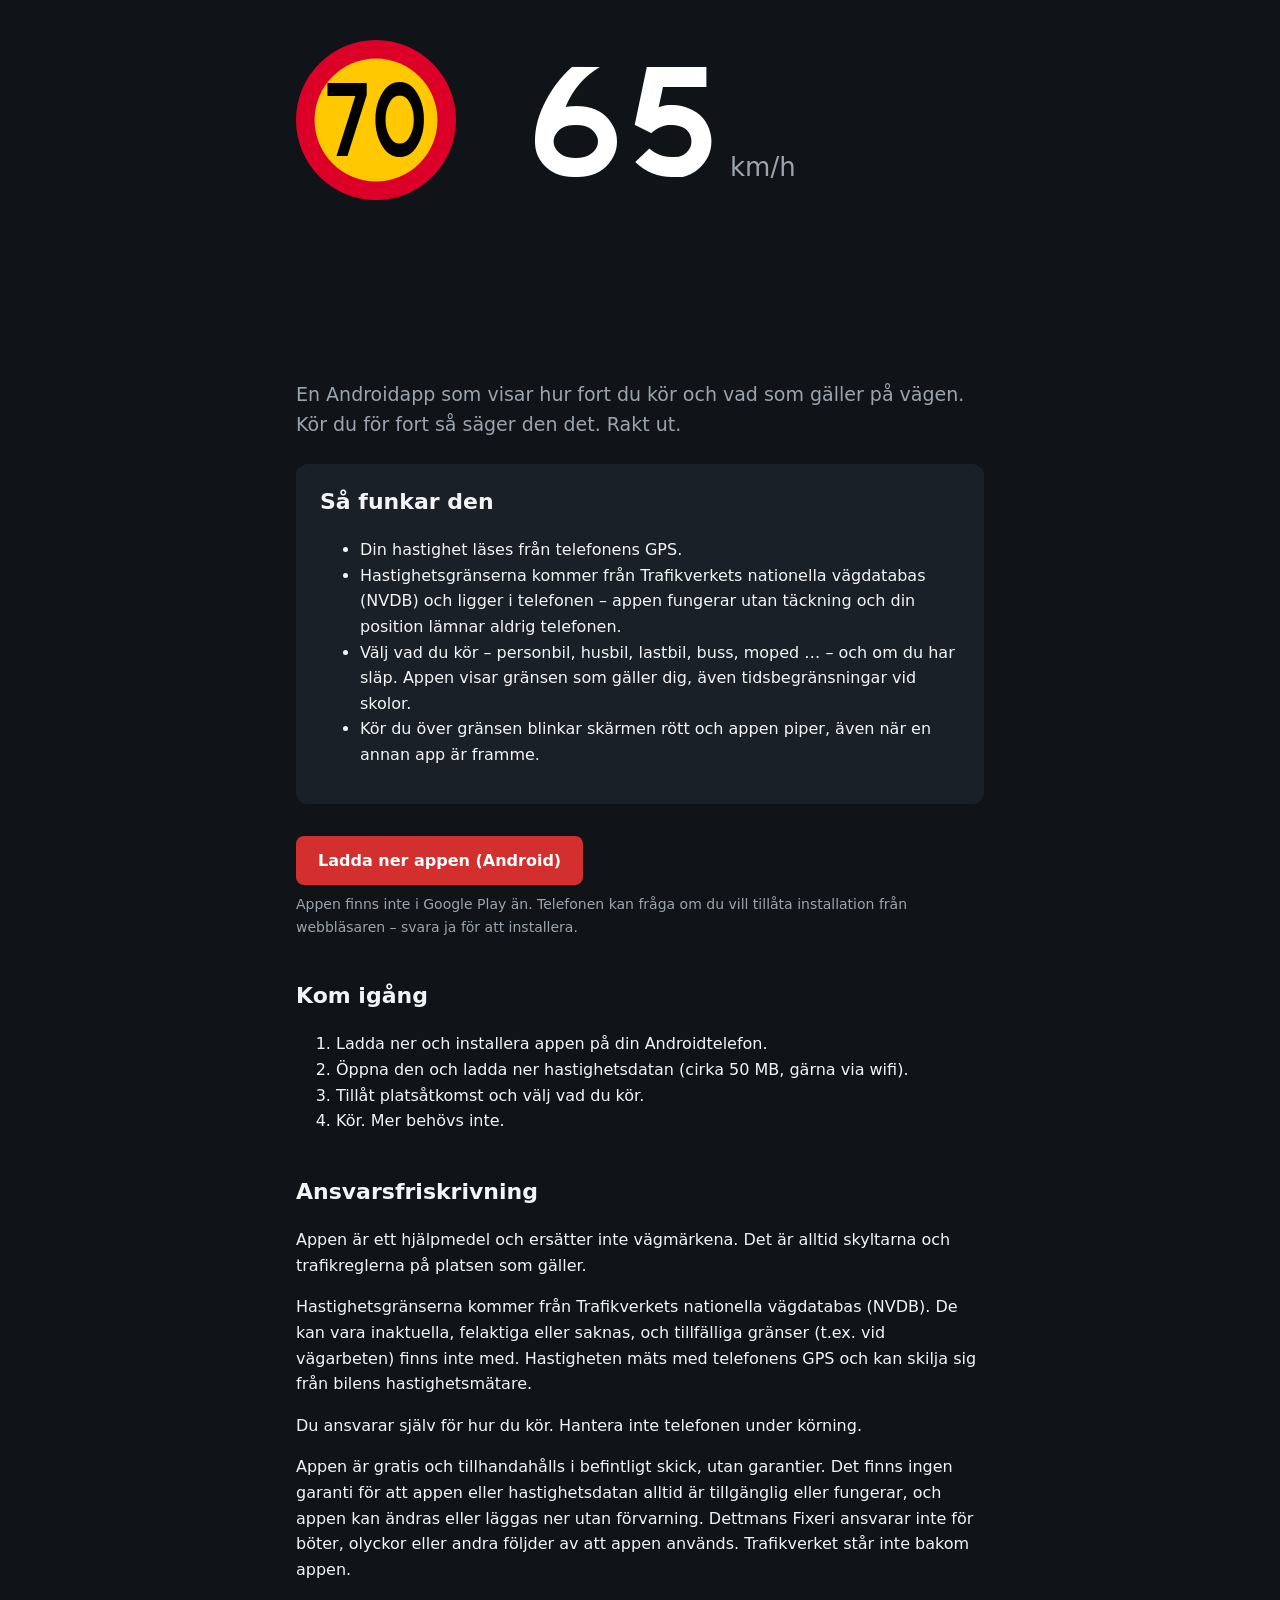
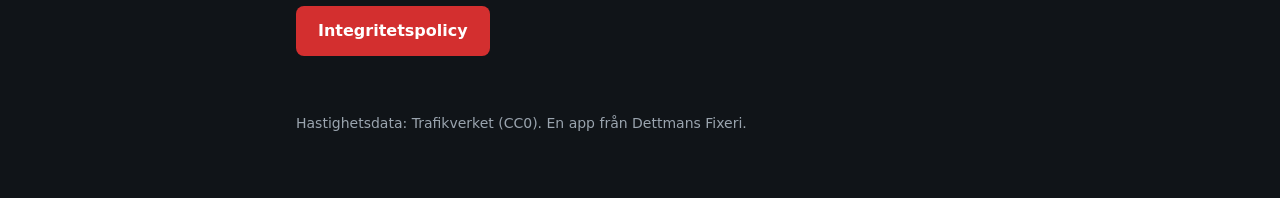
==== webb/index.html @ c98ffbb8 "Webb: upptrappning 71 rött, 72 större och skakar, 73 skakar massor med gnistor, sedan IDIOT Co-Autho" ====
<!doctype html>
<html lang="sv">
<head>
  <meta charset="utf-8">
  <meta name="viewport" content="width=device-width, initial-scale=1">
  <title>Du kör för fort, IDIOT!</title>
  <meta name="description" content="Androidapp som visar din hastighet och vägens hastighetsgräns från Trafikverket.">
  <link rel="stylesheet" href="style.css">
</head>
<body>
<!-- Intro: hastigheten räknar upp förbi gränsen, sedan kommer texten och IDIOT-tavlan -->
<section class="hero" id="hero" aria-label="Du kör för fort, IDIOT!">
  <div class="hero-row">
    <svg class="sign" viewBox="0 0 100 100" role="img" aria-label="Hastighetsgräns 70">
      <circle cx="50" cy="50" r="50" fill="#DC0028"/>
      <circle cx="50" cy="50" r="38.4" fill="#FFC800"/>
      <text x="50" y="72.7" text-anchor="middle" transform="translate(50 0) scale(0.766 1) translate(-50 0)"
            font-family="Tratex" font-size="56.8" fill="#000">70</text>
    </svg>
    <div class="meter" aria-hidden="true">
      <span class="speed" id="speed">0</span>
      <span class="unit">km/h</span>
    </div>
  </div>
  <div class="verdict">
    <h1 class="verdict-text">Du kör för fort</h1>
    <svg class="plate" viewBox="0 0 100 40" role="img" aria-label="IDIOT">
      <rect x="0" y="0" width="100" height="40" rx="4.5" fill="#E8202E"/>
      <rect x="2.6" y="2.6" width="94.8" height="34.8" rx="2.6" fill="#FFC800"/>
      <text x="50" y="30.1" text-anchor="middle" font-family="Tratex" font-size="24.5" fill="#000">IDIOT</text>
    </svg>
  </div>
  <button class="replay" id="replay" type="button">↻ Igen</button>
</section>

<main>
  <p class="lead">En Androidapp som visar hur fort du kör och vad som gäller på vägen. Kör du för fort så säger den det. Rakt ut.</p>

  <div class="card">
    <h2 style="margin-top:0">Så funkar den</h2>
    <ul>
      <li>Din hastighet läses från telefonens GPS.</li>
      <li>Hastighetsgränserna kommer från Trafikverkets nationella vägdatabas (NVDB) och ligger i telefonen – appen fungerar utan täckning och din position lämnar aldrig telefonen.</li>
      <li>Välj vad du kör – personbil, husbil, lastbil, buss, moped … – och om du har släp. Appen visar gränsen som gäller dig, även tidsbegränsningar vid skolor.</li>
      <li>Kör du över gränsen blinkar skärmen rött och appen piper, även när en annan app är framme.</li>
    </ul>
  </div>

  <a class="btn" href="DuKorForFort.apk" download>Ladda ner appen (Android)</a>
  <p class="muted-small">Appen finns inte i Google Play än. Telefonen kan fråga om du vill tillåta installation från webbläsaren – svara ja för att installera.</p>

  <h2>Kom igång</h2>
  <ol>
    <li>Ladda ner och installera appen på din Androidtelefon.</li>
    <li>Öppna den och ladda ner hastighetsdatan (cirka 50 MB, gärna via wifi).</li>
    <li>Tillåt platsåtkomst och välj vad du kör.</li>
    <li>Kör. Mer behövs inte.</li>
  </ol>

  <h2>Ansvarsfriskrivning</h2>
  <p>Appen är ett hjälpmedel och ersätter inte vägmärkena. Det är alltid skyltarna och trafikreglerna på platsen som gäller.</p>
  <p>Hastighetsgränserna kommer från Trafikverkets nationella vägdatabas (NVDB). De kan vara inaktuella, felaktiga eller saknas, och tillfälliga gränser (t.ex. vid vägarbeten) finns inte med. Hastigheten mäts med telefonens GPS och kan skilja sig från bilens hastighetsmätare.</p>
  <p>Du ansvarar själv för hur du kör. Hantera inte telefonen under körning.</p>
  <p>Appen är gratis och tillhandahålls i befintligt skick, utan garantier. Det finns ingen garanti för att appen eller hastighetsdatan alltid är tillgänglig eller fungerar, och appen kan ändras eller läggas ner utan förvarning. Dettmans Fixeri ansvarar inte för böter, olyckor eller andra följder av att appen används. Trafikverket står inte bakom appen.</p>

  <a class="btn" href="integritetspolicy.html">Integritetspolicy</a>

  <footer>
    Hastighetsdata: Trafikverket (CC0). En app från Dettmans Fixeri.
  </footer>
</main>
<script>
(() => {
  const LIMIT = 70, TARGET = LIMIT + 3;
  const FAST_MS = 1200;   // 0 -> 70 snabbt
  const STEP_MS = 550;    // sedan segt: 71, 72, 73 med en paus mellan varje
  const hero = document.getElementById("hero");
  const speed = document.getElementById("speed");
  let raf = 0, timers = [];

  const meter = document.querySelector(".meter");
  const LEVELS = ["lvl1", "lvl2", "lvl3"];

  // Över gränsen trappas det upp: 71 rött + text, 72 större och skakar, 73 skakar massor + gnistor.
  function overLimit(v) {
    hero.classList.remove("at-limit");
    hero.classList.add("over", "show-text", ...LEVELS.slice(0, v - LIMIT));
  }

  // Röda gnistor som sprutar ut från siffrorna.
  function sparks(count) {
    const r = speed.getBoundingClientRect(), m = meter.getBoundingClientRect();
    const cx = r.left - m.left + r.width / 2, cy = r.top - m.top + r.height / 2;
    for (let i = 0; i < count; i++) {
      const s = document.createElement("span");
      s.className = "spark";
      const angle = Math.random() * 360;
      const dist = r.width * (0.6 + Math.random() * 0.8);
      s.style.left = cx + "px";
      s.style.top = cy + "px";
      s.style.setProperty("--a", angle + "deg");
      s.style.setProperty("--d", dist + "px");
      s.style.setProperty("--t", (450 + Math.random() * 450) + "ms");
      s.style.setProperty("--w", (14 + Math.random() * 26) + "px");
      meter.appendChild(s);
      s.addEventListener("animationend", () => s.remove());
    }
  }

  // 73: gnistor, och IDIOT-tavlan flyger in när det skakat en stund.
  function finish() {
    speed.textContent = TARGET;
    overLimit(TARGET);
    sparks(32);
    timers.push(setTimeout(() => sparks(22), 220));
    timers.push(setTimeout(() => sparks(14), 480));
    timers.push(setTimeout(() => hero.classList.add("show-plate"), 750));
    timers.push(setTimeout(() => hero.classList.add("done"), 1700));
  }

  function play() {
    cancelAnimationFrame(raf);
    timers.forEach(clearTimeout);
    timers = [];
    meter.querySelectorAll(".spark").forEach((s) => s.remove());
    hero.classList.remove("at-limit", "over", "show-text", "show-plate", "done", ...LEVELS);
    const start = performance.now();
    const tick = (now) => {
      const t = Math.min(1, (now - start) / FAST_MS);
      const eased = 1 - Math.pow(1 - t, 2);            // snabbt, bromsar lite in mot 70
      const v = Math.round(eased * LIMIT);
      speed.textContent = v;
      hero.classList.toggle("at-limit", v === LIMIT);   // gul exakt på gränsen
      if (t < 1) { raf = requestAnimationFrame(tick); return; }
      // Över gränsen: en km/h i taget
      for (let v = LIMIT + 1; v <= TARGET; v++) {
        timers.push(setTimeout(() => {
          speed.textContent = v;
          if (v === TARGET) finish(); else overLimit(v);
        }, (v - LIMIT) * STEP_MS));
      }
    };
    raf = requestAnimationFrame(tick);
  }

  document.getElementById("replay").addEventListener("click", play);
  // Vänta in typsnittet så siffrorna inte hoppar.
  (document.fonts ? document.fonts.ready : Promise.resolve()).then(() => setTimeout(play, 300));
})();
</script>
</body>
</html>
---- webb/style.css ----
:root {
  --bg: #101418;
  --fg: #f2f4f6;
  --muted: #9aa4ae;
  --red: #d32f2f;
  --card: #1a2027;
}
* { box-sizing: border-box; }
body {
  margin: 0;
  background: var(--bg);
  color: var(--fg);
  font-family: system-ui, -apple-system, "Segoe UI", Roboto, sans-serif;
  line-height: 1.6;
}
main { max-width: 720px; margin: 0 auto; padding: 48px 16px 64px; }
/* Tratex – typsnittet på svenska vägmärken (Transportstyrelsen) */
@font-face { font-family: "Tratex"; src: url("fonts/TratexSvart.ttf") format("truetype"); font-display: swap; }
@font-face { font-family: "TratexVersal"; src: url("fonts/TratexPosVersal.ttf") format("truetype"); font-display: swap; }

/* ---------- Intro ---------- */
.hero {
  position: relative;
  max-width: 720px; margin: 0 auto; padding: 40px 16px 8px;
}
html, body { overflow-x: clip; }
/* Rött sken bakom när man kör för fort (över hela bredden, utan hårda kanter) */
.hero::before {
  content: ""; position: absolute; top: -40px; bottom: 0; left: calc(50% - 50vw); right: calc(50% - 50vw);
  background: radial-gradient(ellipse 60% 70% at 40% 25%, rgba(229, 57, 53, .45), transparent 70%);
  opacity: 0; transition: opacity .25s; pointer-events: none;
}
.hero.over::before { opacity: 1; animation: glow .45s ease-in-out infinite alternate; }
.hero.done::before { animation: none; opacity: .55; }
@keyframes glow { from { opacity: .35; } to { opacity: 1; } }

.hero-row { position: relative; display: flex; align-items: center; gap: clamp(16px, 5vw, 40px); }
.sign { display: block; width: clamp(110px, 28vw, 160px); height: auto; flex: none; }
.hero.lvl3 .sign { animation: shake .1s linear 8; }
@keyframes shake {
  0%, 100% { transform: translate(0, 0); } 25% { transform: translate(-2px, 1px); }
  50% { transform: translate(2px, -1px); } 75% { transform: translate(-1px, -1px); }
}

.meter { position: relative; display: flex; align-items: baseline; gap: 10px; font-variant-numeric: tabular-nums; }
.speed {
  display: inline-block;
  font-family: "Tratex", system-ui, sans-serif;
  font-size: clamp(72px, 22vw, 136px); line-height: 1; color: #fff;
  min-width: 2ch; text-align: right;
  transform-origin: 50% 60%;
  transition: color .15s, transform .18s cubic-bezier(.3, 1.8, .5, 1);
}
/* Upptrappning över gränsen */
.hero.lvl2 .speed { transform: scale(1.12); }
.hero.lvl3 .speed { transform: scale(1.24); }
.hero.lvl2 .meter { animation: shake-s .11s linear infinite; }
.hero.lvl3 .meter { animation: shake-l .06s linear infinite; }
.hero.done .meter { animation: none; }
@keyframes shake-s {
  0%, 100% { transform: translate(0, 0); } 25% { transform: translate(-2px, 1px); }
  50% { transform: translate(2px, -1px); } 75% { transform: translate(-1px, -2px); }
}
@keyframes shake-l {
  0%, 100% { transform: translate(0, 0) rotate(0); } 20% { transform: translate(-6px, 3px) rotate(-1.5deg); }
  40% { transform: translate(5px, -4px) rotate(1deg); } 60% { transform: translate(-4px, -3px) rotate(1.5deg); }
  80% { transform: translate(6px, 4px) rotate(-1deg); }
}
/* Gnistor */
.spark {
  position: absolute; z-index: 5; width: var(--w); height: 5px; margin: -2.5px 0 0 0;
  border-radius: 3px; pointer-events: none;
  background: linear-gradient(90deg, rgba(255, 59, 48, 0), #ff3b30 35%, #fff3e0);
  box-shadow: 0 0 12px 3px rgba(255, 70, 40, .85);
  transform-origin: 0 50%;
  animation: spark var(--t) cubic-bezier(.15, .7, .3, 1) forwards;
}
@keyframes spark {
  0% { transform: rotate(var(--a)) translateX(12px); opacity: 1; }
  70% { opacity: 1; }
  100% { transform: rotate(var(--a)) translateX(var(--d)) scaleX(.3); opacity: 0; }
}
.unit { font-size: clamp(18px, 5vw, 26px); color: var(--muted); }
.hero.at-limit .speed { color: #FFC800; text-shadow: 0 0 20px rgba(255, 200, 0, .45); }
.hero.over .speed { color: #ff3b30; text-shadow: 0 0 24px rgba(255, 59, 48, .6); }

/* "Du kör för fort" + IDIOT-tavlan snett bakom */
.verdict { position: relative; display: inline-block; margin: 28px 0 40px; min-height: 1.2em; }
.verdict-text {
  position: relative; z-index: 2; margin: 0;
  font-size: clamp(40px, 11vw, 76px); line-height: 1; font-weight: 900; letter-spacing: -.02em;
  color: #fff;
  text-shadow: 0 3px 0 #000, 0 0 18px rgba(0, 0, 0, .7);
  opacity: 0; transform: scale(2.2); filter: blur(6px);
}
.hero.show-text .verdict-text {
  animation: slam .45s cubic-bezier(.2, 1.6, .4, 1) forwards;
}
@keyframes slam {
  0% { opacity: 0; transform: scale(2.2); filter: blur(6px); }
  60% { opacity: 1; filter: blur(0); }
  100% { opacity: 1; transform: scale(1); filter: blur(0); }
}
.plate {
  position: absolute; z-index: 3; /* ovanpå texten */
  width: clamp(130px, 36vw, 230px); height: auto;
  right: clamp(-150px, -22vw, -70px); bottom: -55%;
  filter: drop-shadow(0 8px 14px rgba(0, 0, 0, .55));
  opacity: 0;
  transform: translate(140%, -260%) rotate(40deg) scale(1.6);
}
@media (max-width: 560px) {
  .plate { width: 118px; right: -4px; bottom: -78%; }
  .verdict { margin-bottom: 52px; }
}
.hero.show-plate .plate { animation: flyin .7s cubic-bezier(.25, 1.35, .45, 1) forwards; }
@keyframes flyin {
  0% { opacity: 0; transform: translate(140%, -260%) rotate(40deg) scale(1.6); }
  25% { opacity: 1; }
  100% { opacity: 1; transform: translate(0, 0) rotate(-9deg) scale(1); }
}

.replay {
  position: absolute; top: 12px; right: 16px;
  background: none; border: 1px solid rgba(255, 255, 255, .2); color: var(--muted);
  border-radius: 999px; padding: 4px 12px; font: inherit; font-size: 13px; cursor: pointer;
  opacity: 0; transition: opacity .3s;
}
.hero.done .replay { opacity: 1; }
.replay:hover { color: var(--fg); border-color: rgba(255, 255, 255, .5); }
.hero + main { padding-top: 8px; }

h1 { font-size: clamp(32px, 7vw, 52px); line-height: 1.1; margin: 0 0 12px; font-weight: 900; }
h2 { margin-top: 40px; font-size: 22px; }
p, li { color: var(--fg); }
.lead { font-size: 19px; color: var(--muted); }
.card { background: var(--card); border-radius: 12px; padding: 20px 24px; margin: 24px 0; }
a { color: #ff6b6b; }
.btn {
  display: inline-block; background: var(--red); color: #fff; text-decoration: none;
  padding: 12px 22px; border-radius: 8px; font-weight: 700; margin-top: 8px;
}
.muted-small { color: var(--muted); font-size: 14px; margin-top: 8px; }
footer { margin-top: 56px; color: var(--muted); font-size: 14px; }
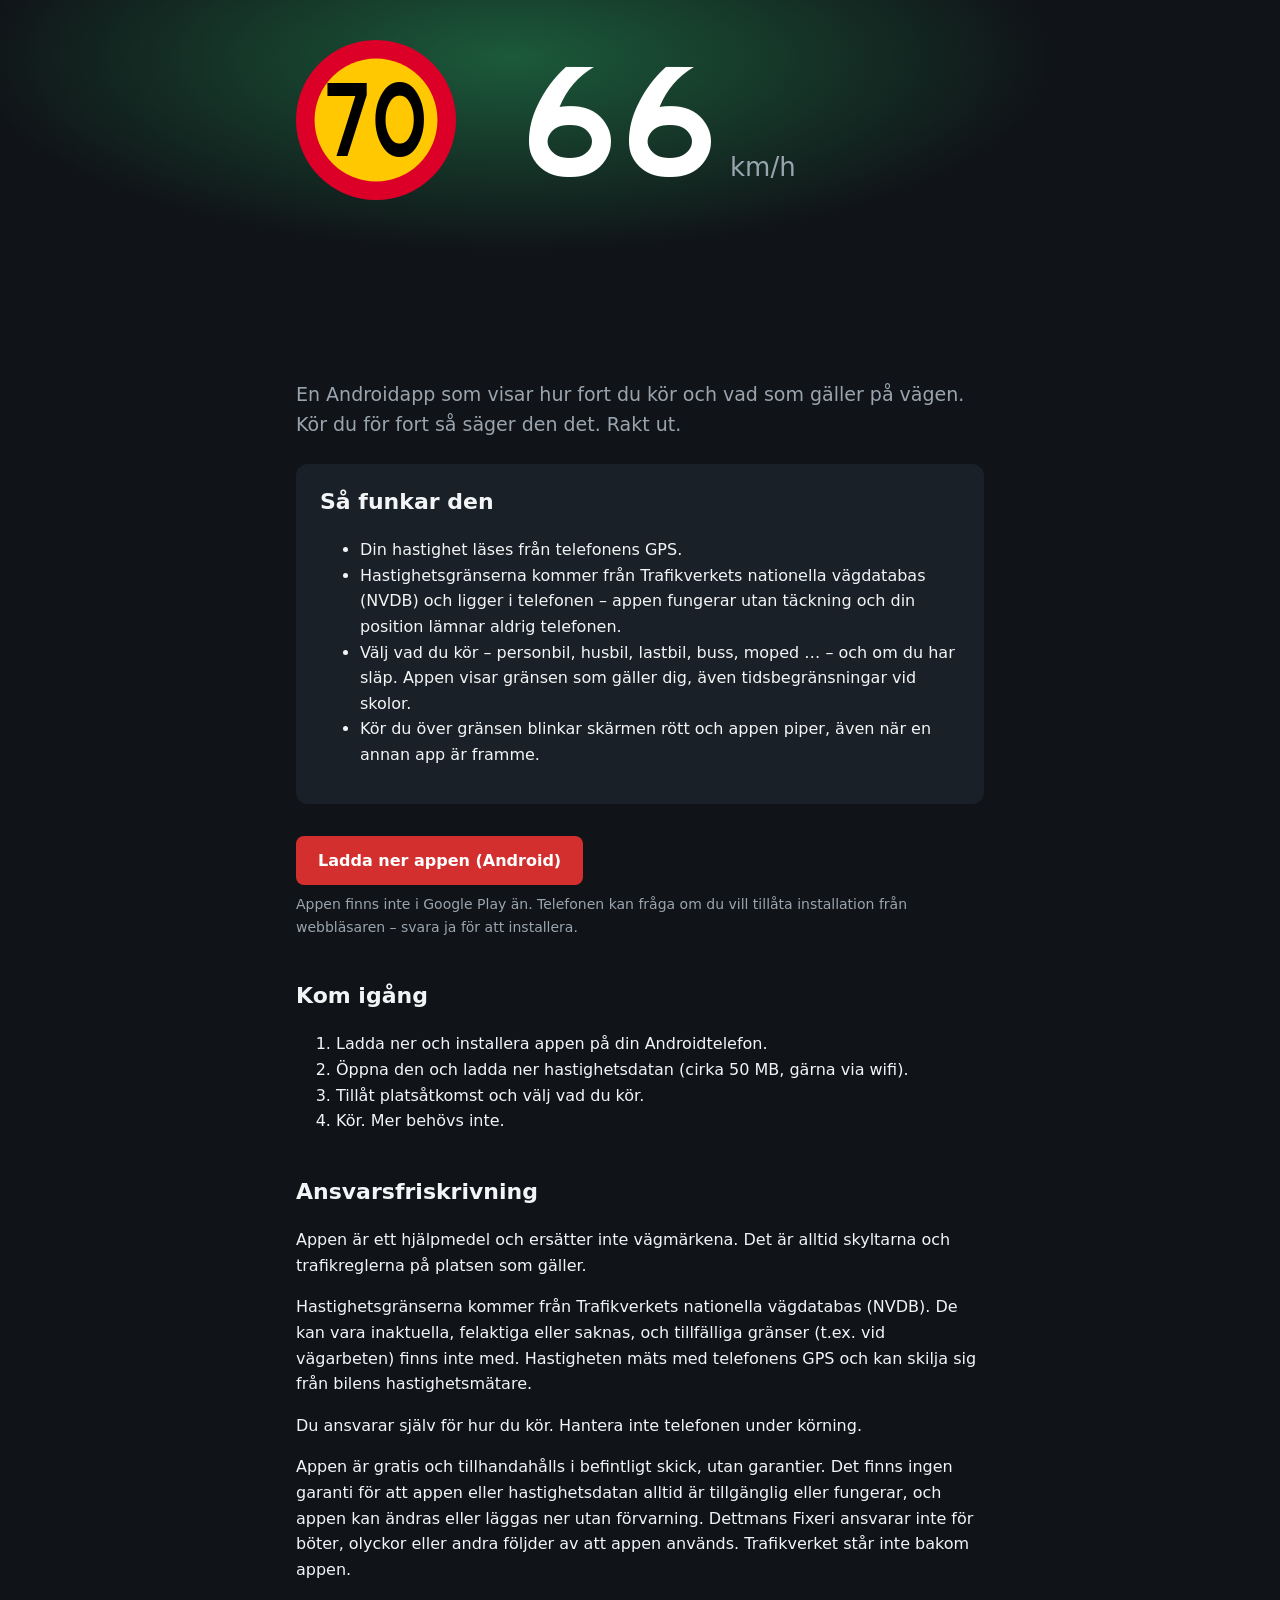
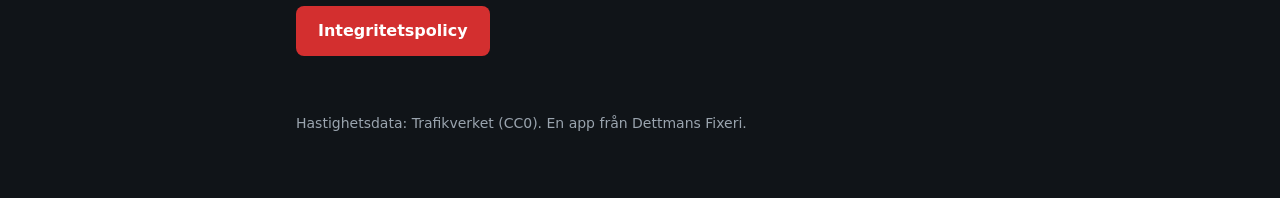
==== commit 0c25ff14: "Webb: bakgrundsskenet grönt upp till 69, gult på 70, rött från 71 Co-Authored-By: Claude Opus 5.5 <n" ====
--- a/webb/index.html
+++ b/webb/index.html
@@ -124,6 +124,7 @@
     timers = [];
     meter.querySelectorAll(".spark").forEach((s) => s.remove());
     hero.classList.remove("at-limit", "over", "show-text", "show-plate", "done", ...LEVELS);
+    hero.classList.add("counting");
     const start = performance.now();
     const tick = (now) => {
       const t = Math.min(1, (now - start) / FAST_MS);
--- a/webb/style.css
+++ b/webb/style.css
@@ -19,18 +19,25 @@
 @font-face { font-family: "TratexVersal"; src: url("fonts/TratexPosVersal.ttf") format("truetype"); font-display: swap; }
 
 /* ---------- Intro ---------- */
+/* Färgen på skenet bakom: grönt under gränsen, gult på gränsen, rött över */
+@property --glow { syntax: "<color>"; inherits: true; initial-value: rgba(0, 0, 0, 0); }
 .hero {
   position: relative;
   max-width: 720px; margin: 0 auto; padding: 40px 16px 8px;
+  --glow: rgba(0, 0, 0, 0);
+  transition: --glow .35s;
 }
+.hero.counting { --glow: rgba(46, 204, 113, .38); }
+.hero.at-limit { --glow: rgba(255, 200, 0, .42); }
+.hero.over     { --glow: rgba(229, 57, 53, .5); }
 html, body { overflow-x: clip; }
-/* Rött sken bakom när man kör för fort (över hela bredden, utan hårda kanter) */
+/* Skenet sträcker sig över hela bredden, utan hårda kanter */
 .hero::before {
   content: ""; position: absolute; top: -40px; bottom: 0; left: calc(50% - 50vw); right: calc(50% - 50vw);
-  background: radial-gradient(ellipse 60% 70% at 40% 25%, rgba(229, 57, 53, .45), transparent 70%);
-  opacity: 0; transition: opacity .25s; pointer-events: none;
+  background: radial-gradient(ellipse 60% 70% at 40% 25%, var(--glow), transparent 70%);
+  pointer-events: none;
 }
-.hero.over::before { opacity: 1; animation: glow .45s ease-in-out infinite alternate; }
+.hero.over::before { animation: glow .45s ease-in-out infinite alternate; }
 .hero.done::before { animation: none; opacity: .55; }
 @keyframes glow { from { opacity: .35; } to { opacity: 1; } }
 
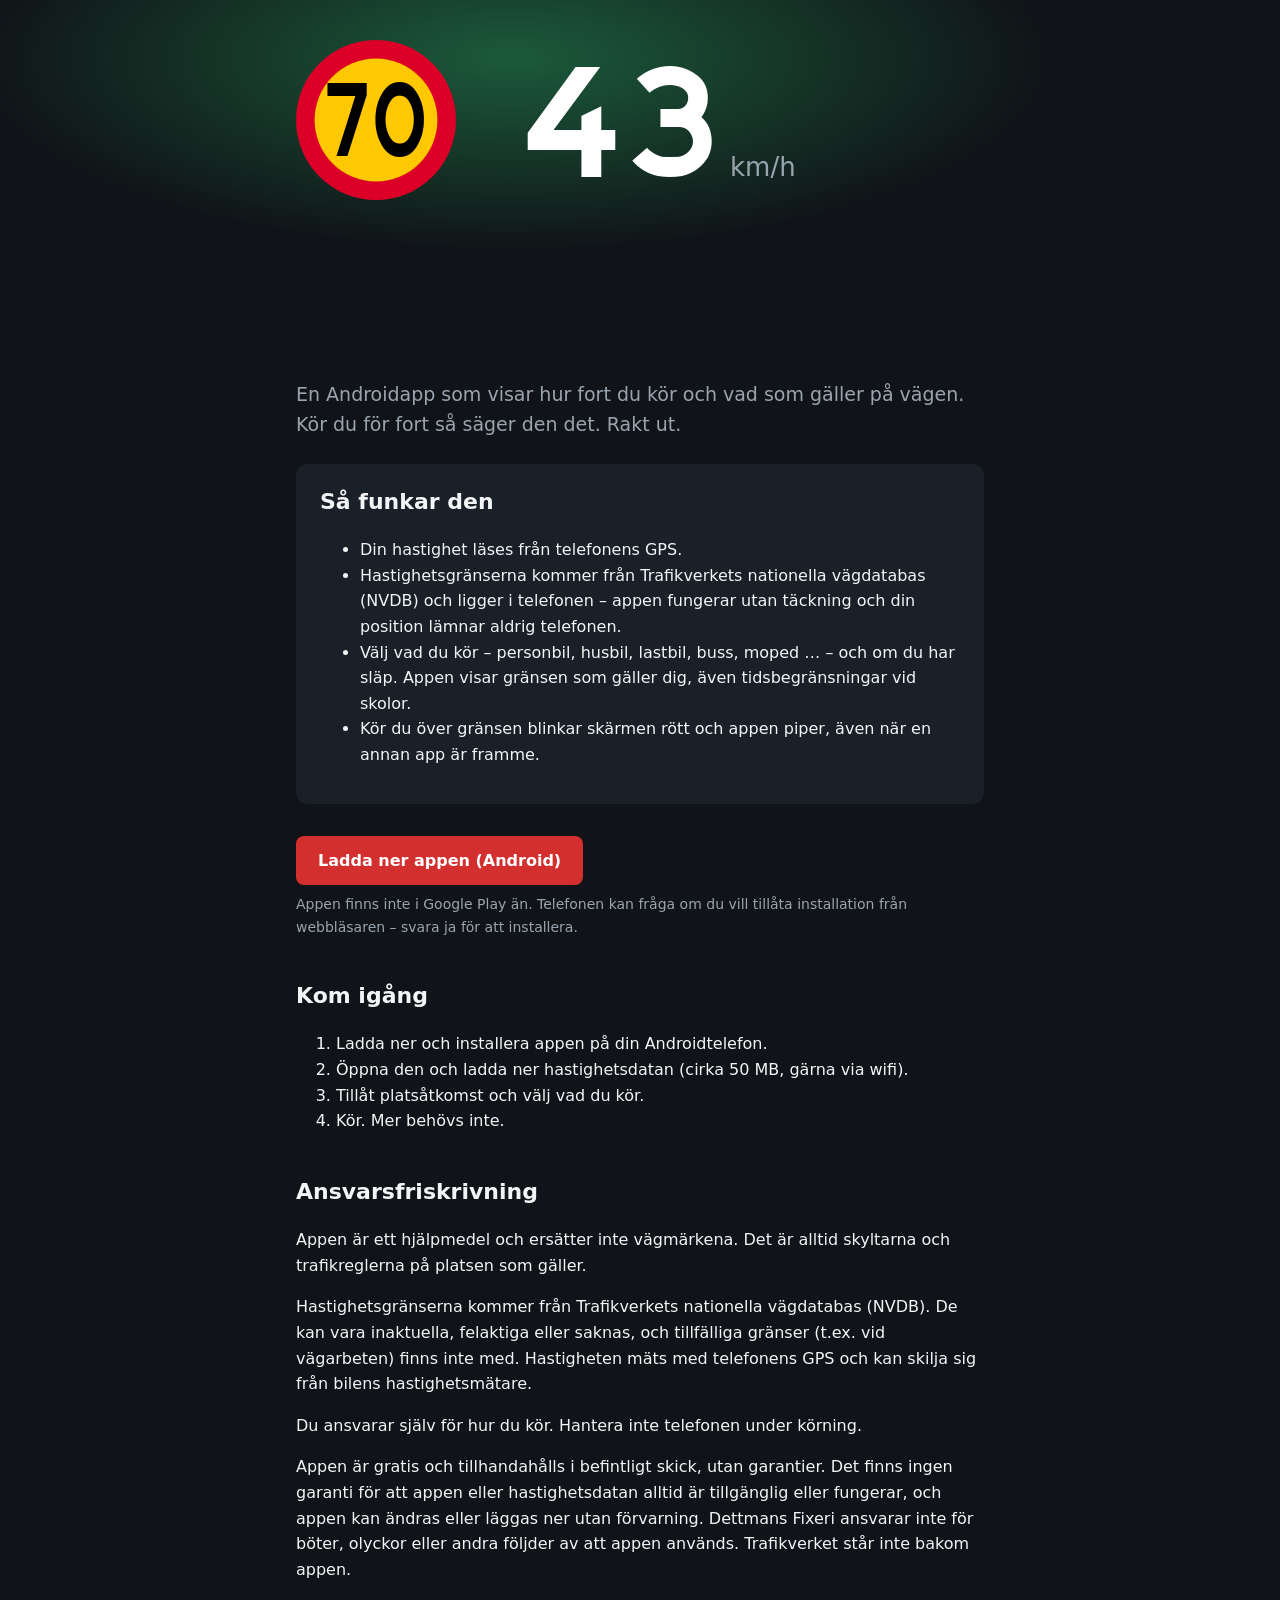
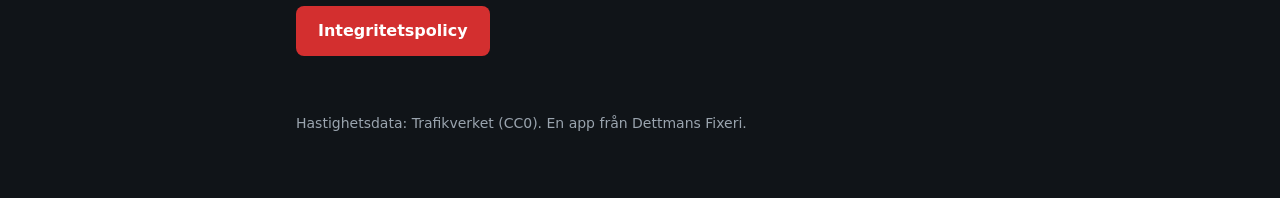
==== commit 8ea3ccc7: "Webb: långsammare uppräkning till 70 (2,5 s) Co-Authored-By: Claude Opus 5.5 <noreply@anthropic.com>" ====
--- a/webb/index.html
+++ b/webb/index.html
@@ -72,7 +72,7 @@
 <script>
 (() => {
   const LIMIT = 70, TARGET = LIMIT + 3;
-  const FAST_MS = 1200;   // 0 -> 70 snabbt
+  const FAST_MS = 2500;   // 0 -> 70
   const STEP_MS = 550;    // sedan segt: 71, 72, 73 med en paus mellan varje
   const hero = document.getElementById("hero");
   const speed = document.getElementById("speed");
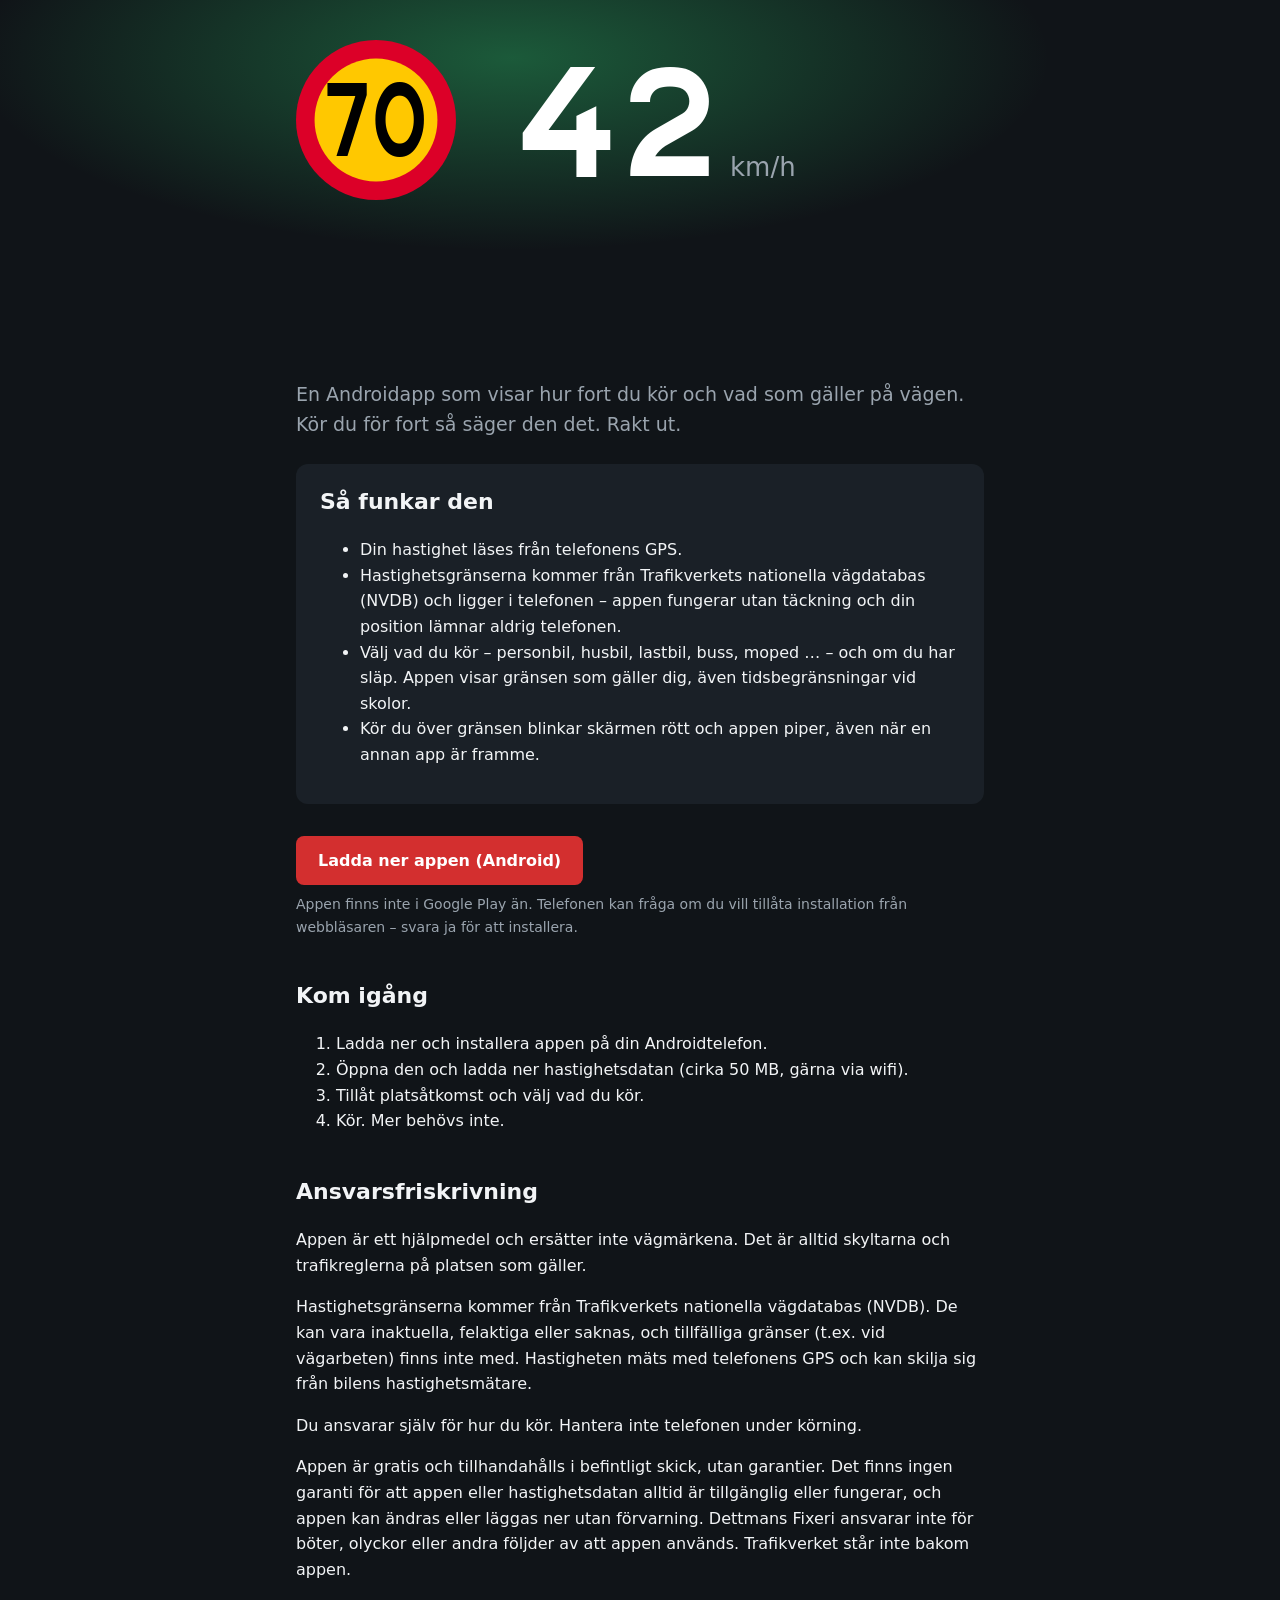
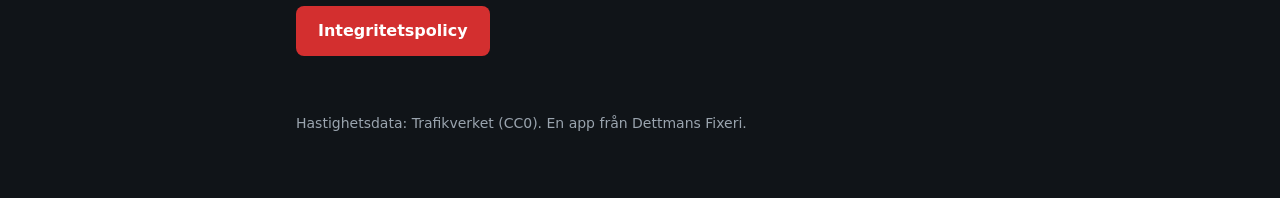
==== commit abc2fd44: "Webb: saktar in från 67 en km/h i taget Co-Authored-By: Claude Opus 5.5 <noreply@anthropic.com>" ====
--- a/webb/index.html
+++ b/webb/index.html
@@ -72,8 +72,10 @@
 <script>
 (() => {
   const LIMIT = 70, TARGET = LIMIT + 3;
-  const FAST_MS = 2500;   // 0 -> 70
-  const STEP_MS = 550;    // sedan segt: 71, 72, 73 med en paus mellan varje
+  const SLOW_FROM = 67;   // härifrån räknas det en km/h i taget
+  const FAST_MS = 2200;   // 0 -> 66
+  // Paus före varje km/h från 67: saktar in mot 70, sedan segt förbi gränsen.
+  const STEPS = { 67: 60, 68: 280, 69: 370, 70: 460, 71: 600, 72: 550, 73: 550 };
   const hero = document.getElementById("hero");
   const speed = document.getElementById("speed");
   let raf = 0, timers = [];
@@ -129,16 +131,17 @@
     const tick = (now) => {
       const t = Math.min(1, (now - start) / FAST_MS);
       const eased = 1 - Math.pow(1 - t, 2);            // snabbt, bromsar lite in mot 70
-      const v = Math.round(eased * LIMIT);
-      speed.textContent = v;
-      hero.classList.toggle("at-limit", v === LIMIT);   // gul exakt på gränsen
+      speed.textContent = Math.round(eased * (SLOW_FROM - 1));
       if (t < 1) { raf = requestAnimationFrame(tick); return; }
-      // Över gränsen: en km/h i taget
-      for (let v = LIMIT + 1; v <= TARGET; v++) {
+      // En km/h i taget
+      let at = 0;
+      for (let v = SLOW_FROM; v <= TARGET; v++) {
+        at += STEPS[v];
         timers.push(setTimeout(() => {
           speed.textContent = v;
-          if (v === TARGET) finish(); else overLimit(v);
-        }, (v - LIMIT) * STEP_MS));
+          hero.classList.toggle("at-limit", v === LIMIT);   // gul exakt på gränsen
+          if (v === TARGET) finish(); else if (v > LIMIT) overLimit(v);
+        }, at));
       }
     };
     raf = requestAnimationFrame(tick);
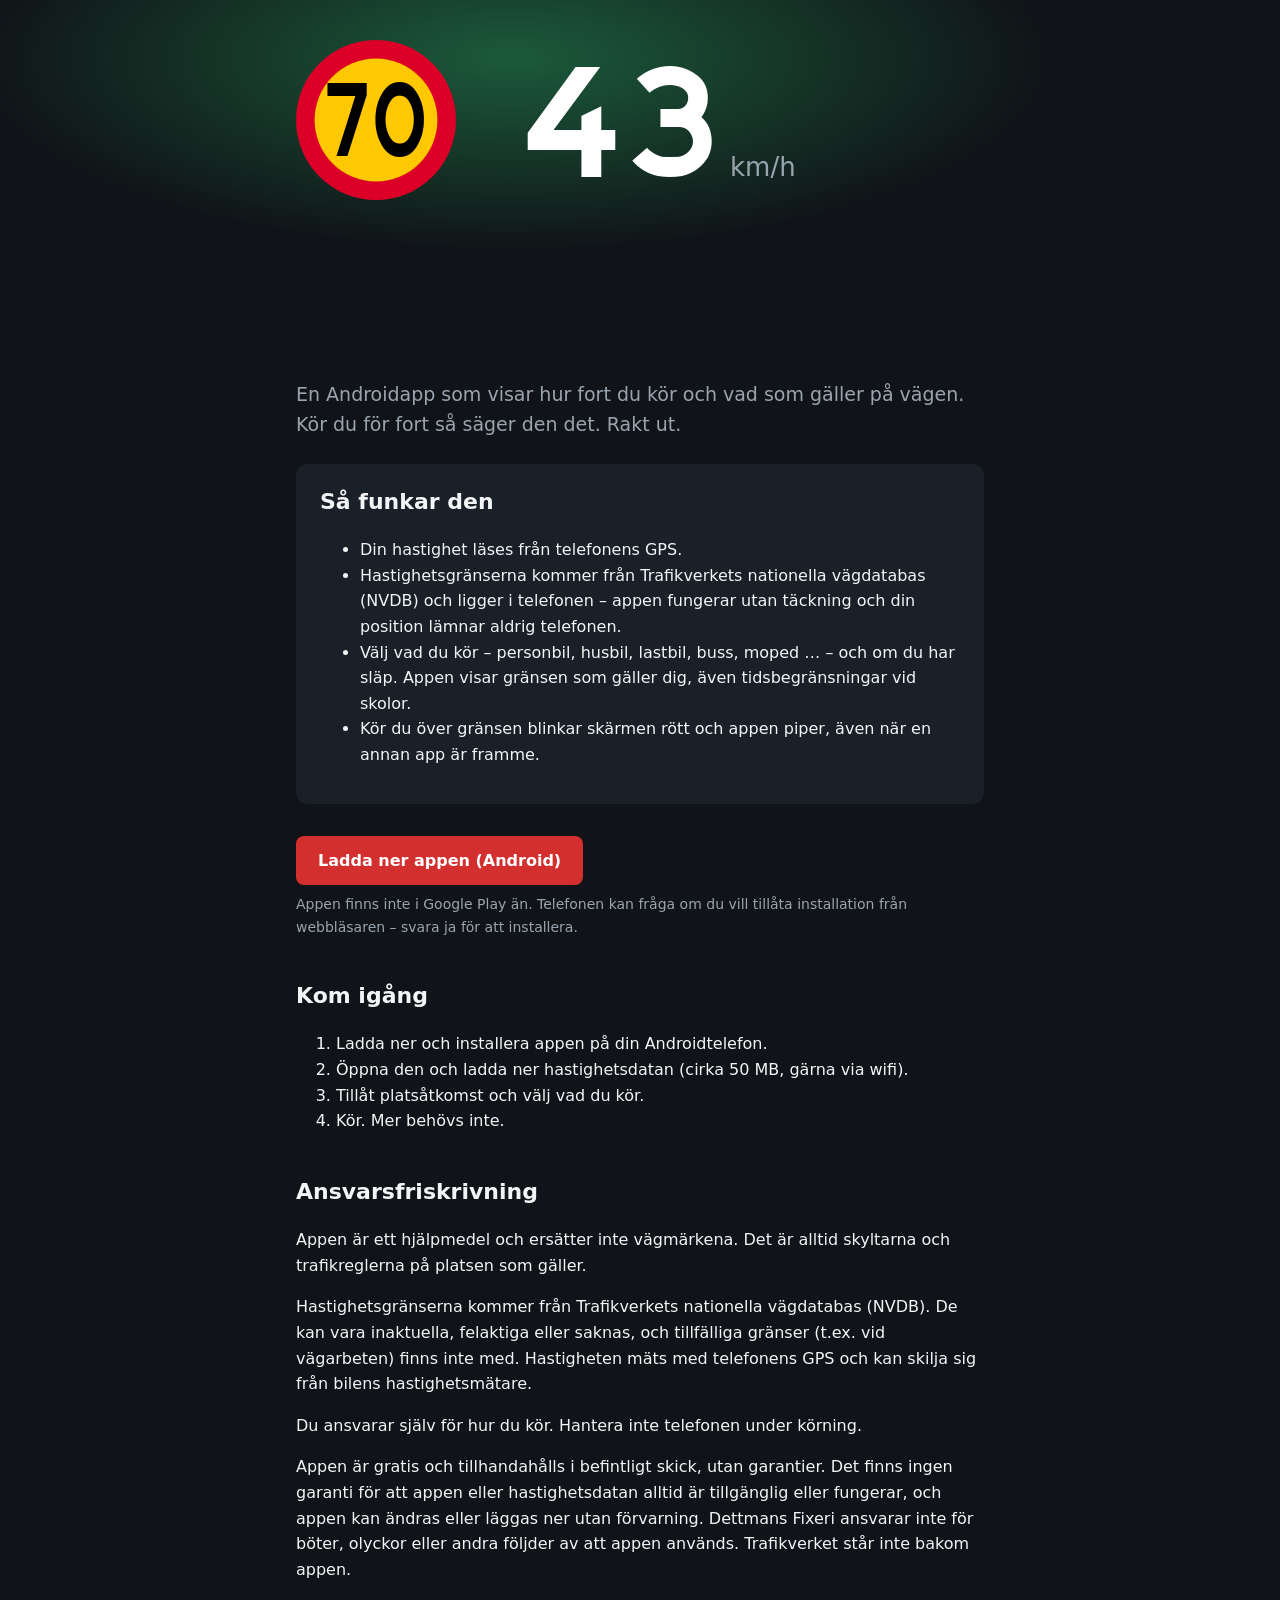
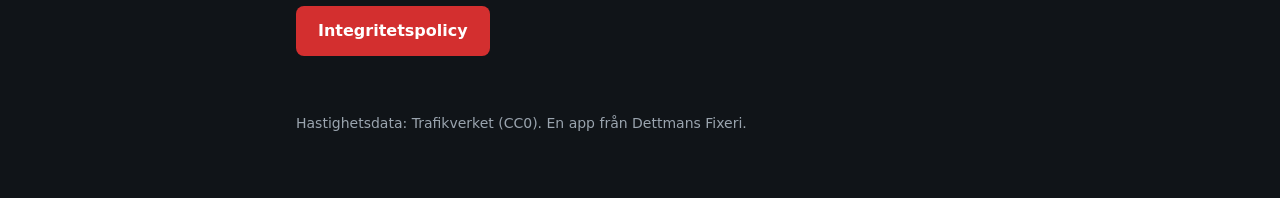
==== commit b44c0edc: "Webb: längre pauser från 67 Co-Authored-By: Claude Opus 5.5 <noreply@anthropic.com>" ====
--- a/webb/index.html
+++ b/webb/index.html
@@ -75,7 +75,7 @@
   const SLOW_FROM = 67;   // härifrån räknas det en km/h i taget
   const FAST_MS = 2200;   // 0 -> 66
   // Paus före varje km/h från 67: saktar in mot 70, sedan segt förbi gränsen.
-  const STEPS = { 67: 60, 68: 280, 69: 370, 70: 460, 71: 600, 72: 550, 73: 550 };
+  const STEPS = { 67: 200, 68: 450, 69: 650, 70: 850, 71: 1000, 72: 900, 73: 900 };
   const hero = document.getElementById("hero");
   const speed = document.getElementById("speed");
   let raf = 0, timers = [];
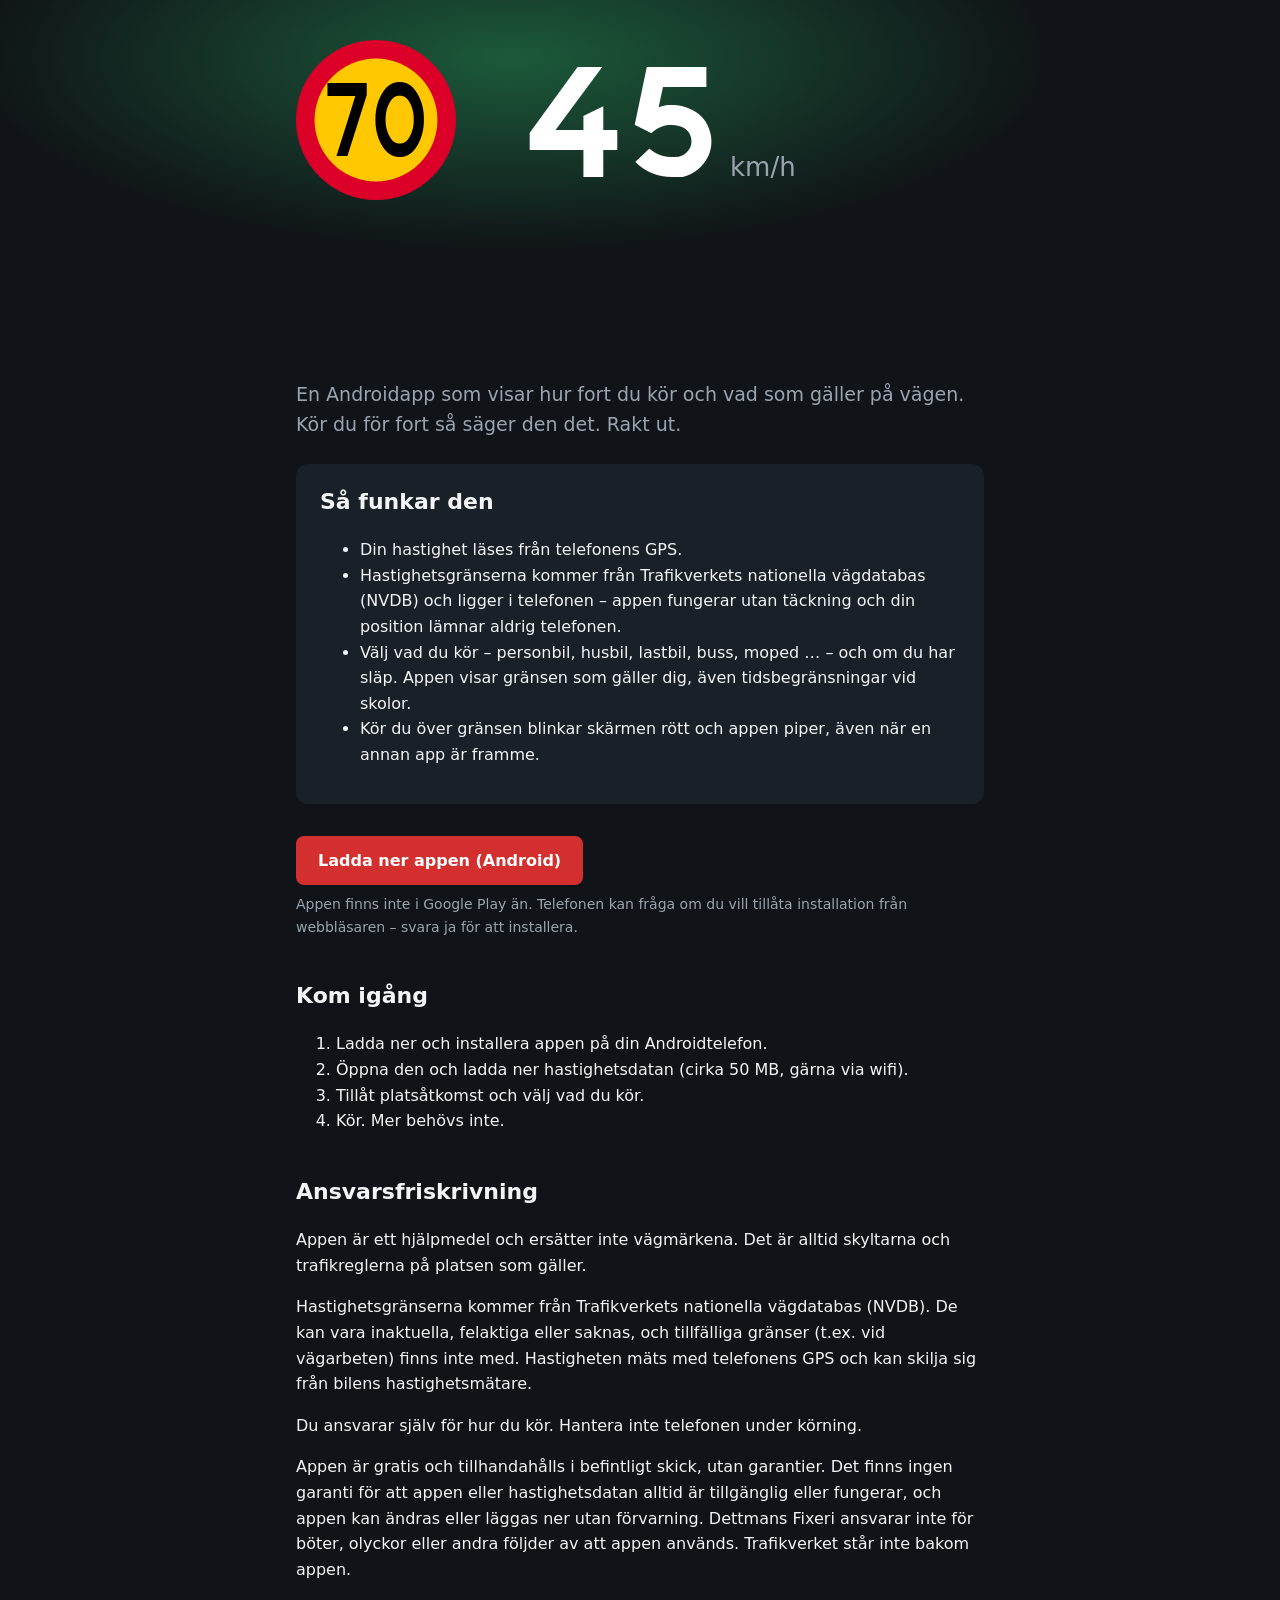
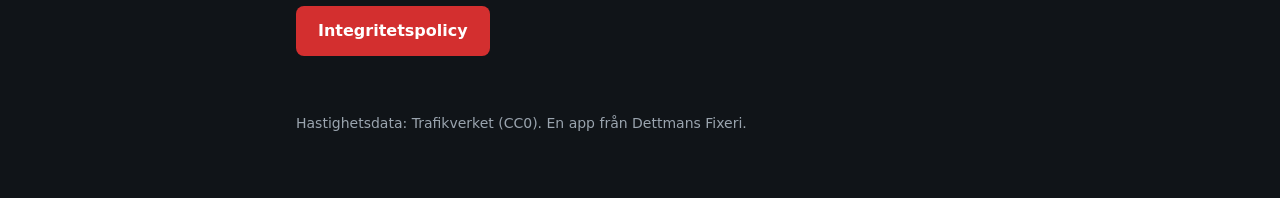
==== commit 3813e32c: "GitHub: ladda upp webben till Inleed och bygg APK som release Co-Authored-By: Claude Opus 5.5 <norep" ====
--- a/webb/index.html
+++ b/webb/index.html
@@ -46,7 +46,7 @@
     </ul>
   </div>
 
-  <a class="btn" href="DuKorForFort.apk" download>Ladda ner appen (Android)</a>
+  <a class="btn" href="https://github.com/Dettmansfixeri/dukorforfort/releases/download/app/DuKorForFort.apk">Ladda ner appen (Android)</a>
   <p class="muted-small">Appen finns inte i Google Play än. Telefonen kan fråga om du vill tillåta installation från webbläsaren – svara ja för att installera.</p>
 
   <h2>Kom igång</h2>
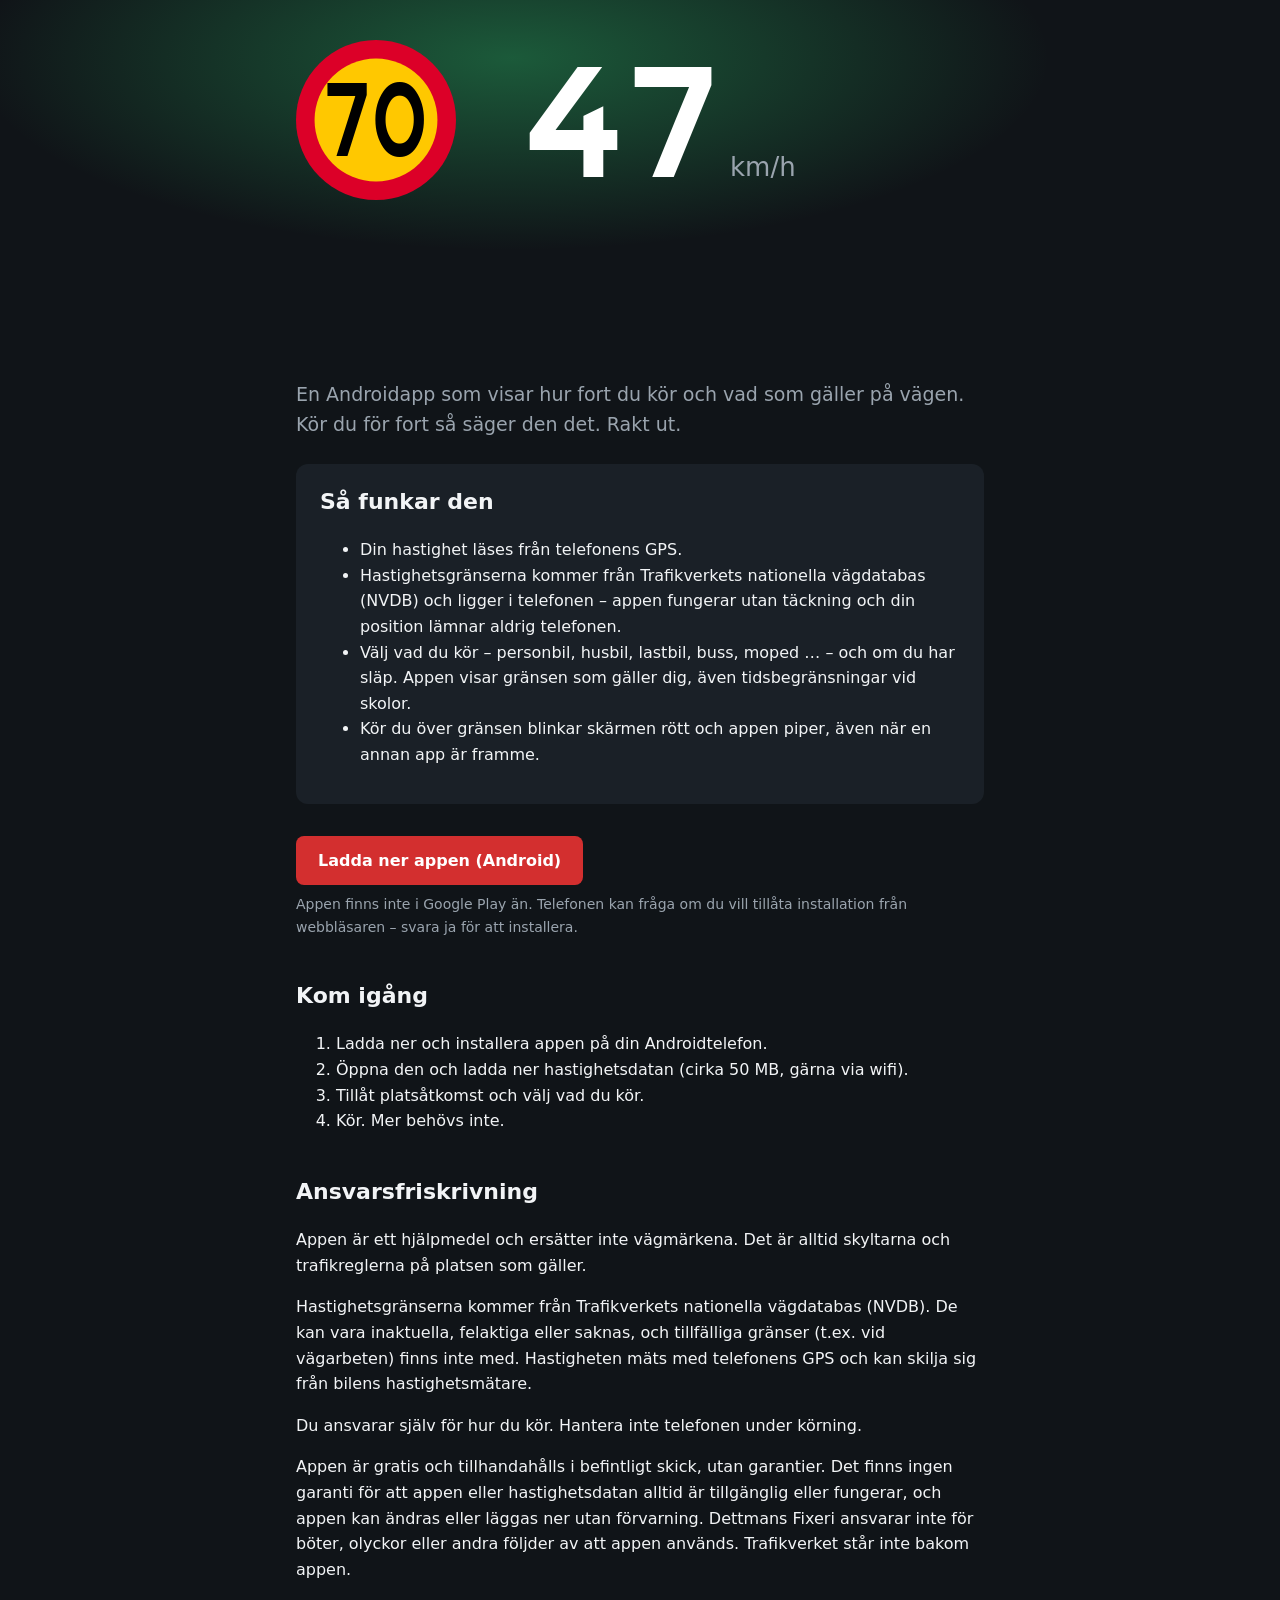
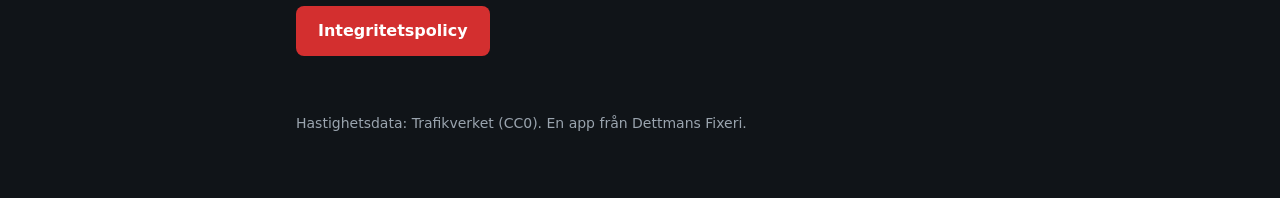
==== commit 6b81a7a4: "Version med byggnummer: i filnamnet, på webben och i appen Co-Authored-By: Claude Opus 5.5 <noreply@" ====
--- a/webb/index.html
+++ b/webb/index.html
@@ -46,7 +46,8 @@
     </ul>
   </div>
 
-  <a class="btn" href="https://github.com/Dettmansfixeri/dukorforfort/releases/download/app/DuKorForFort.apk">Ladda ner appen (Android)</a>
+  <a class="btn" id="apk" href="https://github.com/Dettmansfixeri/dukorforfort/releases/download/app/DuKorForFort.apk">Ladda ner appen (Android)</a>
+  <p class="muted-small" id="apk-version" hidden></p>
   <p class="muted-small">Appen finns inte i Google Play än. Telefonen kan fråga om du vill tillåta installation från webbläsaren – svara ja för att installera.</p>
 
   <h2>Kom igång</h2>
@@ -147,6 +148,24 @@
     raf = requestAnimationFrame(tick);
   }
 
+  // Senaste appbygget från GitHub: länka till filen med versionen i namnet och visa version + datum.
+  // Svarar inte GitHub ligger den fasta länken kvar.
+  fetch("https://api.github.com/repos/Dettmansfixeri/dukorforfort/releases/tags/app")
+    .then((r) => (r.ok ? r.json() : Promise.reject()))
+    .then((rel) => {
+      const asset = (rel.assets || []).find((a) => /^DuKorForFort-[\d.]+\.apk$/.test(a.name));
+      if (!asset) return;
+      const version = asset.name.replace(/^DuKorForFort-|\.apk$/g, "");
+      const when = new Date(asset.updated_at || rel.published_at).toLocaleString("sv-SE", {
+        day: "numeric", month: "short", hour: "2-digit", minute: "2-digit",
+      });
+      document.getElementById("apk").href = asset.browser_download_url;
+      const info = document.getElementById("apk-version");
+      info.textContent = `Version ${version} · byggd ${when} · ${(asset.size / 1048576).toFixed(1).replace(".", ",")} MB`;
+      info.hidden = false;
+    })
+    .catch(() => {});
+
   document.getElementById("replay").addEventListener("click", play);
   // Vänta in typsnittet så siffrorna inte hoppar.
   (document.fonts ? document.fonts.ready : Promise.resolve()).then(() => setTimeout(play, 300));
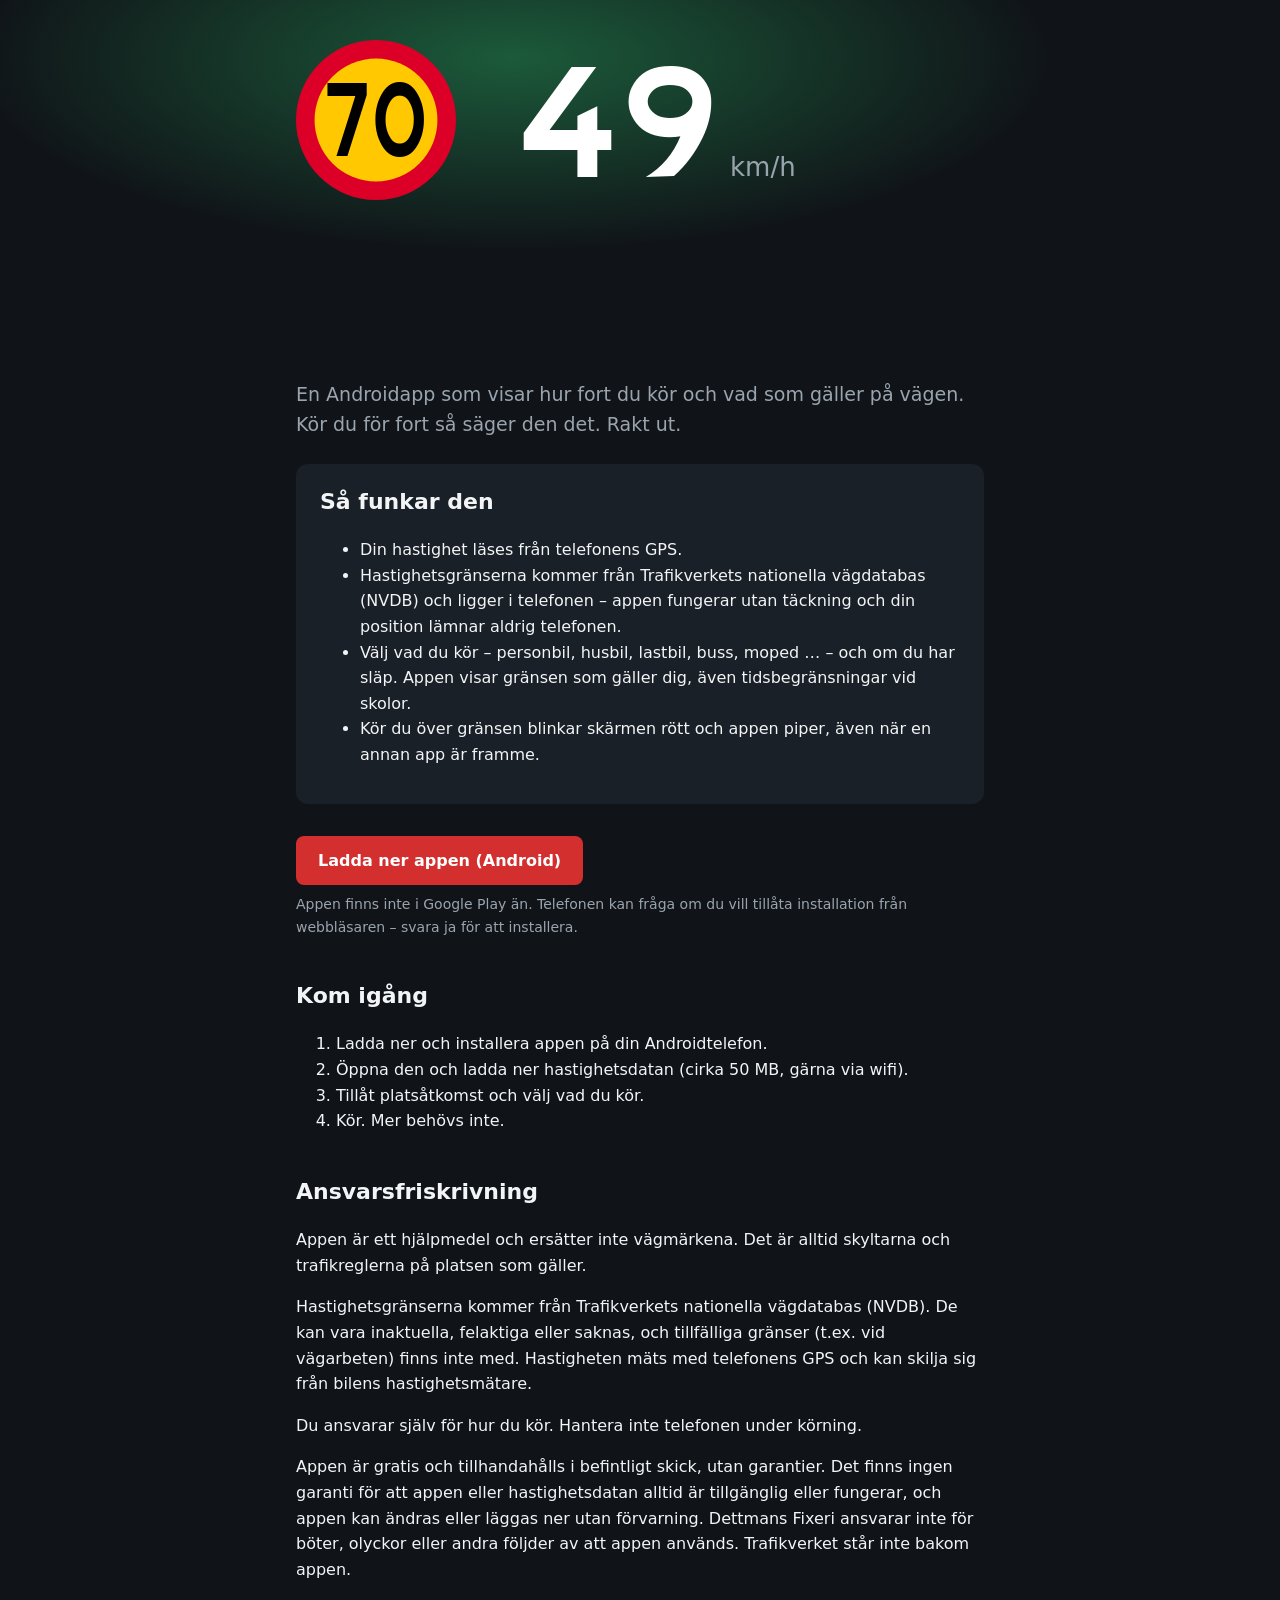
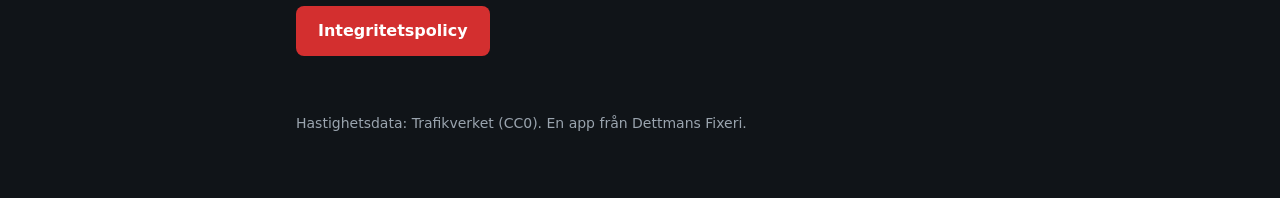
==== commit 6745a87f: "Webb: läs appversion från app-version.json i stället för GitHubs API Co-Authored-By: Claude Opus 5.5" ====
--- a/webb/index.html
+++ b/webb/index.html
@@ -148,20 +148,18 @@
     raf = requestAnimationFrame(tick);
   }
 
-  // Senaste appbygget från GitHub: länka till filen med versionen i namnet och visa version + datum.
-  // Svarar inte GitHub ligger den fasta länken kvar.
-  fetch("https://api.github.com/repos/Dettmansfixeri/dukorforfort/releases/tags/app")
+  // Senaste appbygget: GitHub lägger app-version.json här på sajten efter varje bygge.
+  // Finns den inte ligger den fasta länken kvar.
+  fetch("app-version.json", { cache: "no-store" })
     .then((r) => (r.ok ? r.json() : Promise.reject()))
-    .then((rel) => {
-      const asset = (rel.assets || []).find((a) => /^DuKorForFort-[\d.]+\.apk$/.test(a.name));
-      if (!asset) return;
-      const version = asset.name.replace(/^DuKorForFort-|\.apk$/g, "");
-      const when = new Date(asset.updated_at || rel.published_at).toLocaleString("sv-SE", {
+    .then((app) => {
+      if (!app.version || !app.url) return;
+      const when = new Date(app.built).toLocaleString("sv-SE", {
         day: "numeric", month: "short", hour: "2-digit", minute: "2-digit",
       });
-      document.getElementById("apk").href = asset.browser_download_url;
+      document.getElementById("apk").href = app.url;
       const info = document.getElementById("apk-version");
-      info.textContent = `Version ${version} · byggd ${when} · ${(asset.size / 1048576).toFixed(1).replace(".", ",")} MB`;
+      info.textContent = `Version ${app.version} · byggd ${when} · ${(app.size / 1048576).toFixed(1).replace(".", ",")} MB`;
       info.hidden = false;
     })
     .catch(() => {});
